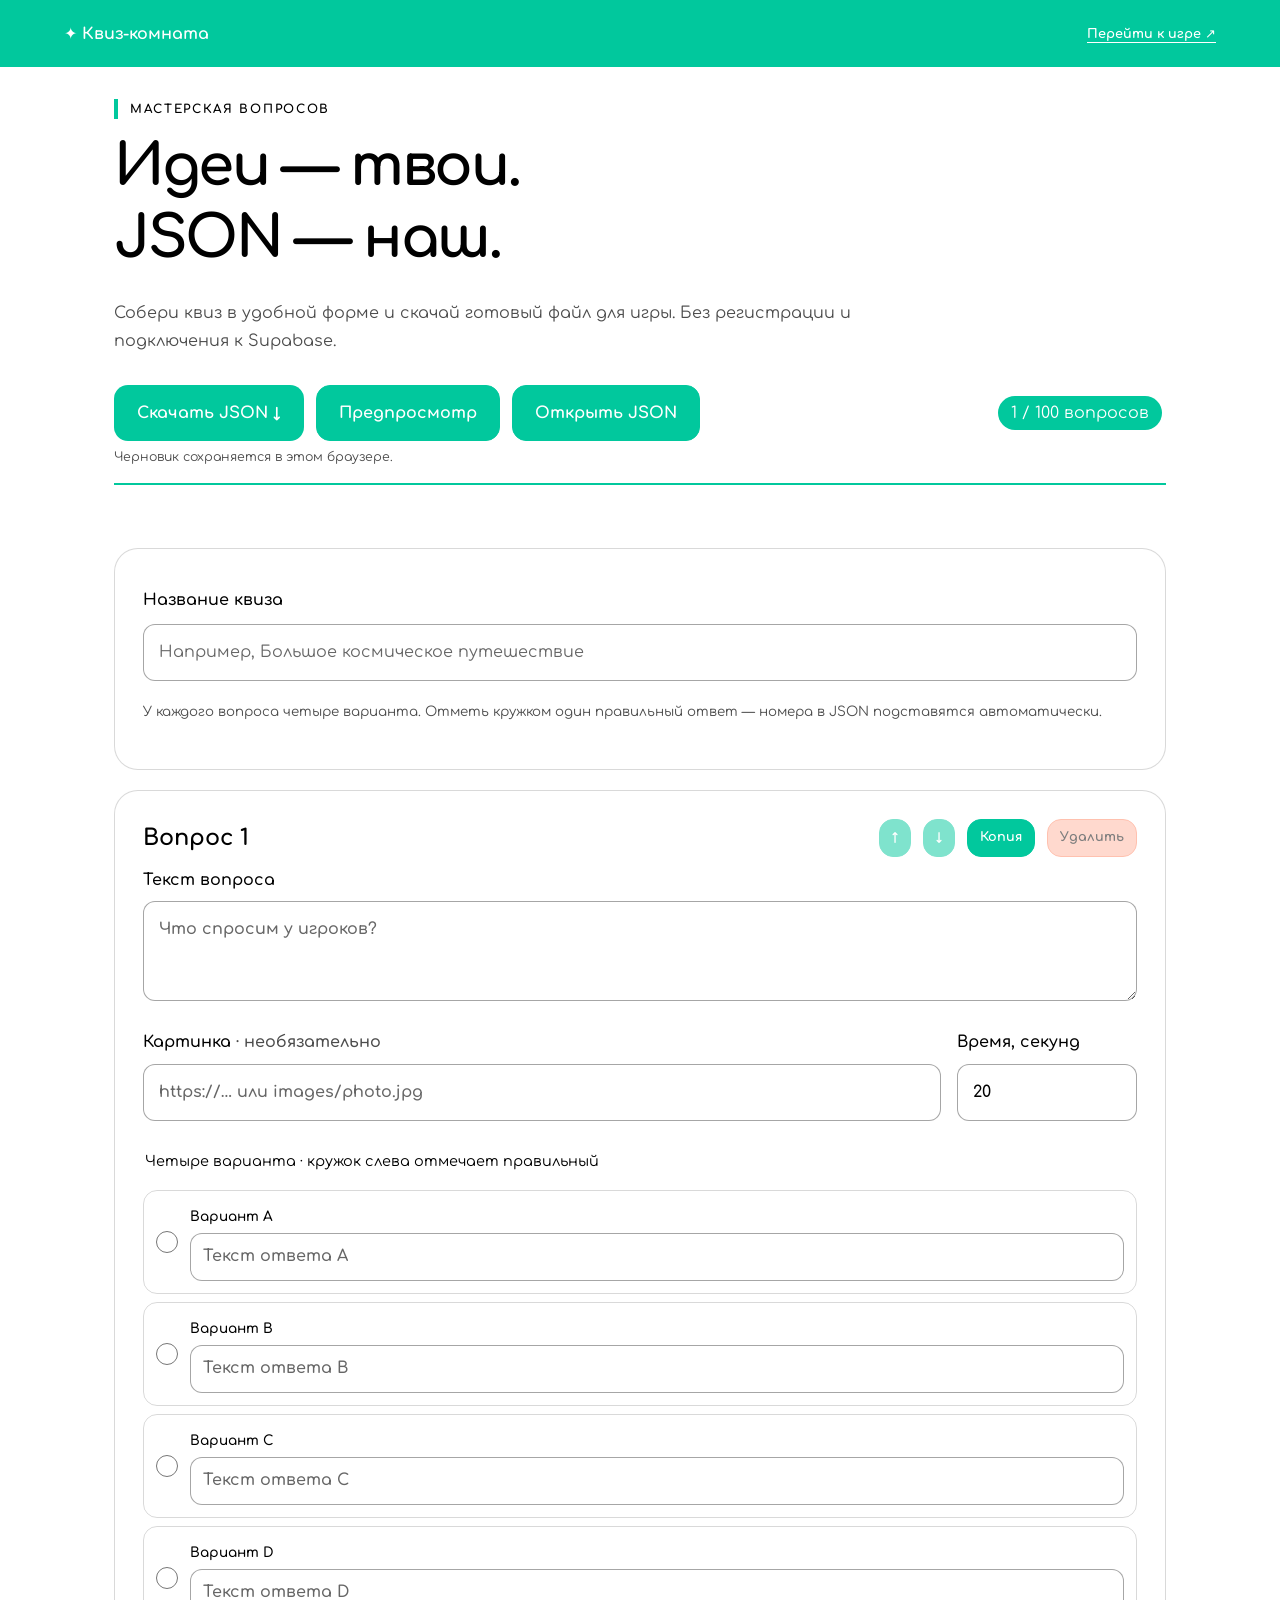
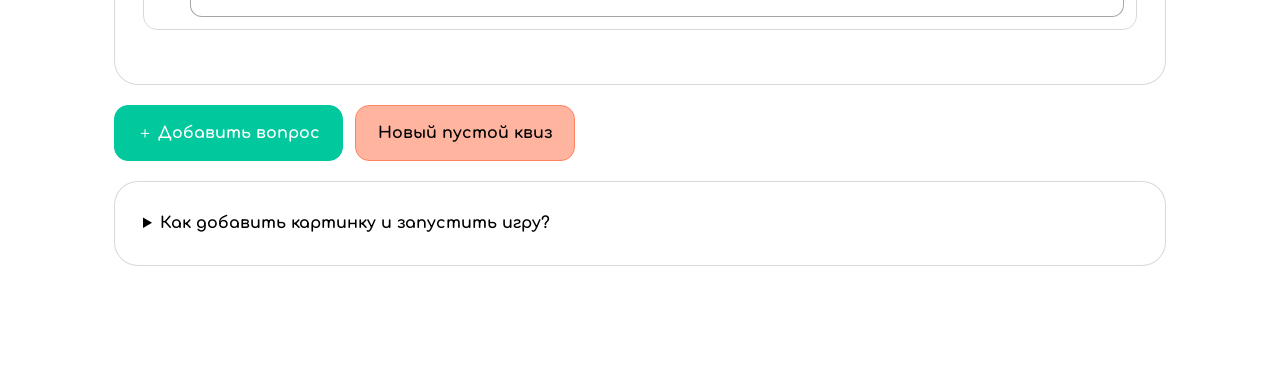
==== editor.html @ 55199175 "constructor" ====
<!doctype html>
<html lang="ru">
<head>
  <meta charset="utf-8">
  <meta name="viewport" content="width=device-width, initial-scale=1">
  <meta name="theme-color" content="#01c89d">
  <title>Конструктор квизов · Квиз-комната</title>
  <link rel="stylesheet" href="styles.css">
</head>
<body>
  <header><a href="./">✦ Квиз-комната</a><a class="header-link" href="./#create">Перейти к игре ↗</a></header>
  <main>
    <div class="editor-intro"><div class="eyebrow">Мастерская вопросов</div><h1>Идеи — твои.<br>JSON — наш.</h1>
      <p class="muted">Собери квиз в удобной форме и скачай готовый файл для игры. Без регистрации и подключения к Supabase.</p></div>
    <div class="editor-toolbar"><div class="row"><div class="row">
      <button type="submit" form="editor-form">Скачать JSON ↓</button>
      <button type="button" class="secondary" id="preview-toggle" aria-expanded="false" aria-controls="preview">Предпросмотр</button>
      <button type="button" class="secondary" id="import-button">Открыть JSON</button>
    </div><span class="pill" id="question-count">1 вопрос</span></div>
    <p class="muted" id="save-status" role="status">Черновик сохраняется в этом браузере.</p></div>
    <p id="editor-status" role="status" aria-live="polite"></p>
    <section id="preview" class="card preview-panel" aria-label="Предпросмотр квиза" hidden></section>
    <form id="editor-form">
      <div class="card"><label for="quiz-title">Название квиза</label><input id="quiz-title" name="title" maxlength="120" placeholder="Например, Большое космическое путешествие" required>
        <p class="muted"><small>У каждого вопроса четыре варианта. Отметь кружком один правильный ответ — номера в JSON подставятся автоматически.</small></p></div>
      <div id="questions"></div>
      <div class="row"><button type="button" id="add-question" class="secondary">＋ Добавить вопрос</button><button type="button" id="new-quiz" class="secondary danger">Новый пустой квиз</button></div>
    </form>
    <input type="file" id="import-file" accept=".json,application/json" hidden>
    <details class="card"><summary>Как добавить картинку и запустить игру?</summary>
      <p>Вставь прямую HTTPS-ссылку на картинку или путь вида <code>images/photo.jpg</code>. Во втором случае загрузи сам файл в папку images своего сайта. Картинка не встраивается в JSON.</p>
      <p>После скачивания открой «Перейти к игре», выбери полученный JSON и создай комнату. Собственные файлы с правильными ответами не загружай в публичный репозиторий GitHub.</p>
      <p class="muted">Черновик хранится только в этом браузере. Скачанный файл — твоя резервная копия. Смена браузера или очистка его данных удалит черновик. Для шрифта и внешних картинок нужен интернет.</p>
    </details>
  </main>
  <noscript>Для конструктора необходимо включить JavaScript.</noscript>
  <script type="module" src="editor.js"></script>
</body>
</html>
---- styles.css ----
@import url('https://fonts.googleapis.com/css2?family=Comfortaa:wght@400;500;600;700&display=swap');

:root {
  font-family: 'Comfortaa', 'Trebuchet MS', sans-serif;
  color: #000000;
  background: #ffffff;
  font-synthesis: none;
  color-scheme: light;
  --accent: #01c89d;
  --accent-dark: #00866a;
  --coral: #ff8562;
  --peach: #ffb49f;
  --muted: #000000b3;
  --border: #00000026;
}
* { box-sizing: border-box; }
body {
  margin: 0;
  min-height: 100vh;
  background: #ffffff;
}
header { max-width: none; margin: auto; padding: 24px max(24px, calc((100% - 1152px) / 2)); display: flex; justify-content: space-between; gap: 16px; align-items: center; background: var(--accent); color: #ffffff; }
header a { font-weight: 700; color: inherit; text-decoration: none; }
header .header-link { font-size: .8rem; color: #ffffff; text-decoration: underline; text-underline-offset: 4px; }
#connection { font-size: .8rem; color: #ffffff; }
main { max-width: 1100px; margin: 32px auto; padding: 0 24px 48px; }
h1 { font-size: clamp(2rem, 5vw, 3.6rem); line-height: 1.25; margin: 12px 0 24px; letter-spacing: -.04em; }
h2 { font-size: 1.4rem; line-height: 1.45; }
h3 { line-height: 1.5; }
p { line-height: 1.75; }
.muted { color: var(--muted); }
.eyebrow { text-transform: uppercase; letter-spacing: .14em; font-size: .75rem; line-height: 1.7; color: #000000; font-weight: 700; border-left: 4px solid var(--accent); padding-left: 12px; }
.center .eyebrow { display: inline-block; }
.card { border: 1px solid var(--border); border-radius: 24px; background: #ffffff; padding: 28px; margin: 20px 0; }
.narrow { max-width: 540px; margin: 40px auto; }
.grid { display: grid; grid-template-columns: 1fr 1fr; gap: 16px; }
.stack { display: flex; flex-direction: column; gap: 14px; }
.row { display: flex; gap: 12px; align-items: center; flex-wrap: wrap; }
button, .button {
  font: inherit; font-weight: 700; background: var(--accent);
  color: #ffffff; border: 1px solid transparent; border-radius: 14px; padding: 15px 22px; cursor: pointer;
  display: inline-block; text-decoration: none; text-align: center; touch-action: manipulation; line-height: 1.5;
  transition: box-shadow .2s ease, transform .2s ease;
}
button:hover, .button:hover { box-shadow: 0 0 12px #01c89d40, 0 8px 24px #01c89d40; transform: translateY(-1px); }
button:disabled:hover { box-shadow: none; transform: none; }
button:disabled { opacity: .5; cursor: default; }
.secondary { background: var(--accent); color: #ffffff; border: 1px solid var(--accent); }
input, textarea, select { font: inherit; width: 100%; padding: 15px; border-radius: 12px; border: 1px solid #00000059; background: #ffffff; color: #000000; min-width: 0; line-height: 1.6; }
textarea { resize: vertical; min-height: 100px; }
input::placeholder, textarea::placeholder { color: #00000099; opacity: 1; }
label { display: block; font-weight: 600; margin: 10px 0; line-height: 1.65; }
label input, label textarea { margin-top: 8px; }
input[type=file] { font-size: .85rem; }
.error { border: 2px solid #000000; background: var(--peach); color: #000000; padding: 14px; border-radius: 12px; white-space: pre-wrap; line-height: 1.7; }
.success { color: #000000; }
.success:not(:empty) { text-decoration: underline; text-decoration-color: var(--accent); text-decoration-thickness: 3px; text-underline-offset: 6px; }
.code { font-size: clamp(3rem, 9vw, 6rem); font-weight: 700; letter-spacing: .13em; font-variant-numeric: tabular-nums; }
.timer { font-size: 1.7rem; font-weight: 700; font-variant-numeric: tabular-nums; }
.progress { height: 8px; border-radius: 8px; background: #00000014; overflow: hidden; margin: 20px 0; }
.progress>div { background: var(--accent); height: 100%; transition: width .2s linear; }
.question-image { display: block; max-width: 100%; max-height: 36vh; object-fit: contain; margin: 18px auto; border-radius: 16px; }
.answer { display: flex; align-items: center; gap: 18px; padding: 22px; border: 1px solid #00000026; border-radius: 18px; color: #000000; text-align: left; min-height: 94px; overflow-wrap: anywhere; }
.answer b { font-size: 1.8rem; }
.answer-0 { background: var(--accent-dark); color: #ffffff; }
.answer-1 { background: var(--accent); color: #ffffff; }
.answer-2 { background: var(--coral); }
.answer-3 { background: var(--peach); }
.answer.correct { outline: 3px solid #000000; outline-offset: 4px; box-shadow: inset 0 0 0 3px #ffffff; }
.answer.wrong { opacity: .45; }
.phone-answers .answer { min-height: 145px; justify-content: center; }
.phone-answers .answer b { font-size: 3rem; }
.center { text-align: center; }
.big-symbol { font-size: 5rem; color: var(--accent); }
ol { padding: 0; list-style: none; }
.rank { display: flex; align-items: center; justify-content: space-between; gap: 16px; padding: 16px; border-bottom: 1px solid var(--border); }
.rank.self { background: var(--accent); color: #ffffff; border-radius: 10px; }
.rank:first-child { color: #ffffff; background: var(--accent-dark); border-radius: 10px; font-weight: 700; }
.rank span { overflow-wrap: anywhere; }
.pill { display: inline-block; padding: 8px 13px; margin: 4px; background: var(--accent); color: #ffffff; border-radius: 20px; }
.link { overflow-wrap: anywhere; font-size: .9rem; color: #000000; }
details { margin-top: 20px; }
summary { cursor: pointer; color: #000000; line-height: 1.7; font-weight: 700; }
summary::marker { color: #000000; }
small { line-height: 1.7; }
.qr { background: white; padding: 12px; border-radius: 16px; width: 200px; height: 200px; }
.setup code { overflow-wrap: anywhere; }
a { color: #000000; text-decoration-color: var(--accent); text-decoration-thickness: 2px; text-underline-offset: 4px; }
.text-link { text-align: center; padding: 10px; text-underline-offset: 5px; }
button:focus-visible, a:focus-visible, input:focus-visible, textarea:focus-visible, summary:focus-visible { outline: 3px solid #000000; outline-offset: 4px; }
[hidden] { display: none !important; }

/* Конструктор: тот же визуальный язык, без подключения к игровому серверу. */
.editor-intro { max-width: 740px; }
.editor-toolbar { position: sticky; top: 0; z-index: 5; padding: 14px 0; background: #ffffff; border-bottom: 2px solid var(--accent); }
.editor-toolbar .row { justify-content: space-between; }
.editor-toolbar p { margin: 6px 0 0; font-size: .78rem; }
.question-editor { scroll-margin-top: 180px; }
.question-heading { justify-content: space-between; }
.question-heading h2 { margin: 0; }
.compact { padding: 8px 12px; font-size: .8rem; }
.danger { color: #000000; background: var(--peach); border-color: var(--coral); }
.options-editor { border: 0; padding: 0; margin: 18px 0; min-width: 0; }
.options-editor legend { font-size: .9rem; line-height: 1.7; margin-bottom: 8px; }
.option-editor { display: flex; align-items: center; gap: 12px; border: 1px solid var(--border); padding: 12px; border-radius: 14px; margin: 8px 0; }
.option-editor:has(input[type=radio]:checked) { border: 1px solid var(--accent-dark); background: var(--accent); color: #ffffff; }
.option-editor:has(input[type=radio]:checked) .option-letter { color: #ffffff; }
.option-editor input[type=radio] { appearance: auto; width: 22px; height: 22px; accent-color: #000000; flex-shrink: 0; margin: 0; }
.option-editor label { margin: 0; flex: 1; min-width: 0; }
.option-letter { display: inline-block; color: #000000; font-size: .85rem; }
.option-editor input[type=text] { margin-top: 4px; padding: 10px 12px; }
.question-meta { grid-template-columns: minmax(0, 1fr) 180px; align-items: start; }
.editor-image { max-height: 200px; }
.preview-panel { border: 2px solid var(--accent); }
.preview-panel h2, .preview-panel h3 { overflow-wrap: anywhere; }
#editor-status { min-height: 1.7em; }
.editor-empty { padding: 24px; }
@media (max-width: 600px) {
  main { margin-top: 12px; padding: 0 16px 32px; }
  header { padding: 20px 16px; flex-wrap: wrap; }
  .card { padding: 20px; }
  .grid:not(.phone-answers) { grid-template-columns: 1fr; }
  .answer { min-height: 76px; padding: 16px; }
  .phone-answers { gap: 12px; }
  h1 { font-size: 2rem; }
  .editor-toolbar .row { gap: 8px; }
  .editor-toolbar button, .editor-toolbar .button { padding: 10px 12px; font-size: .8rem; }
  .question-heading { align-items: flex-start; }
  .question-heading .row { gap: 6px; }
  .question-editor { scroll-margin-top: 220px; }
  .rank { padding: 12px 4px; font-size: .85rem; }
}
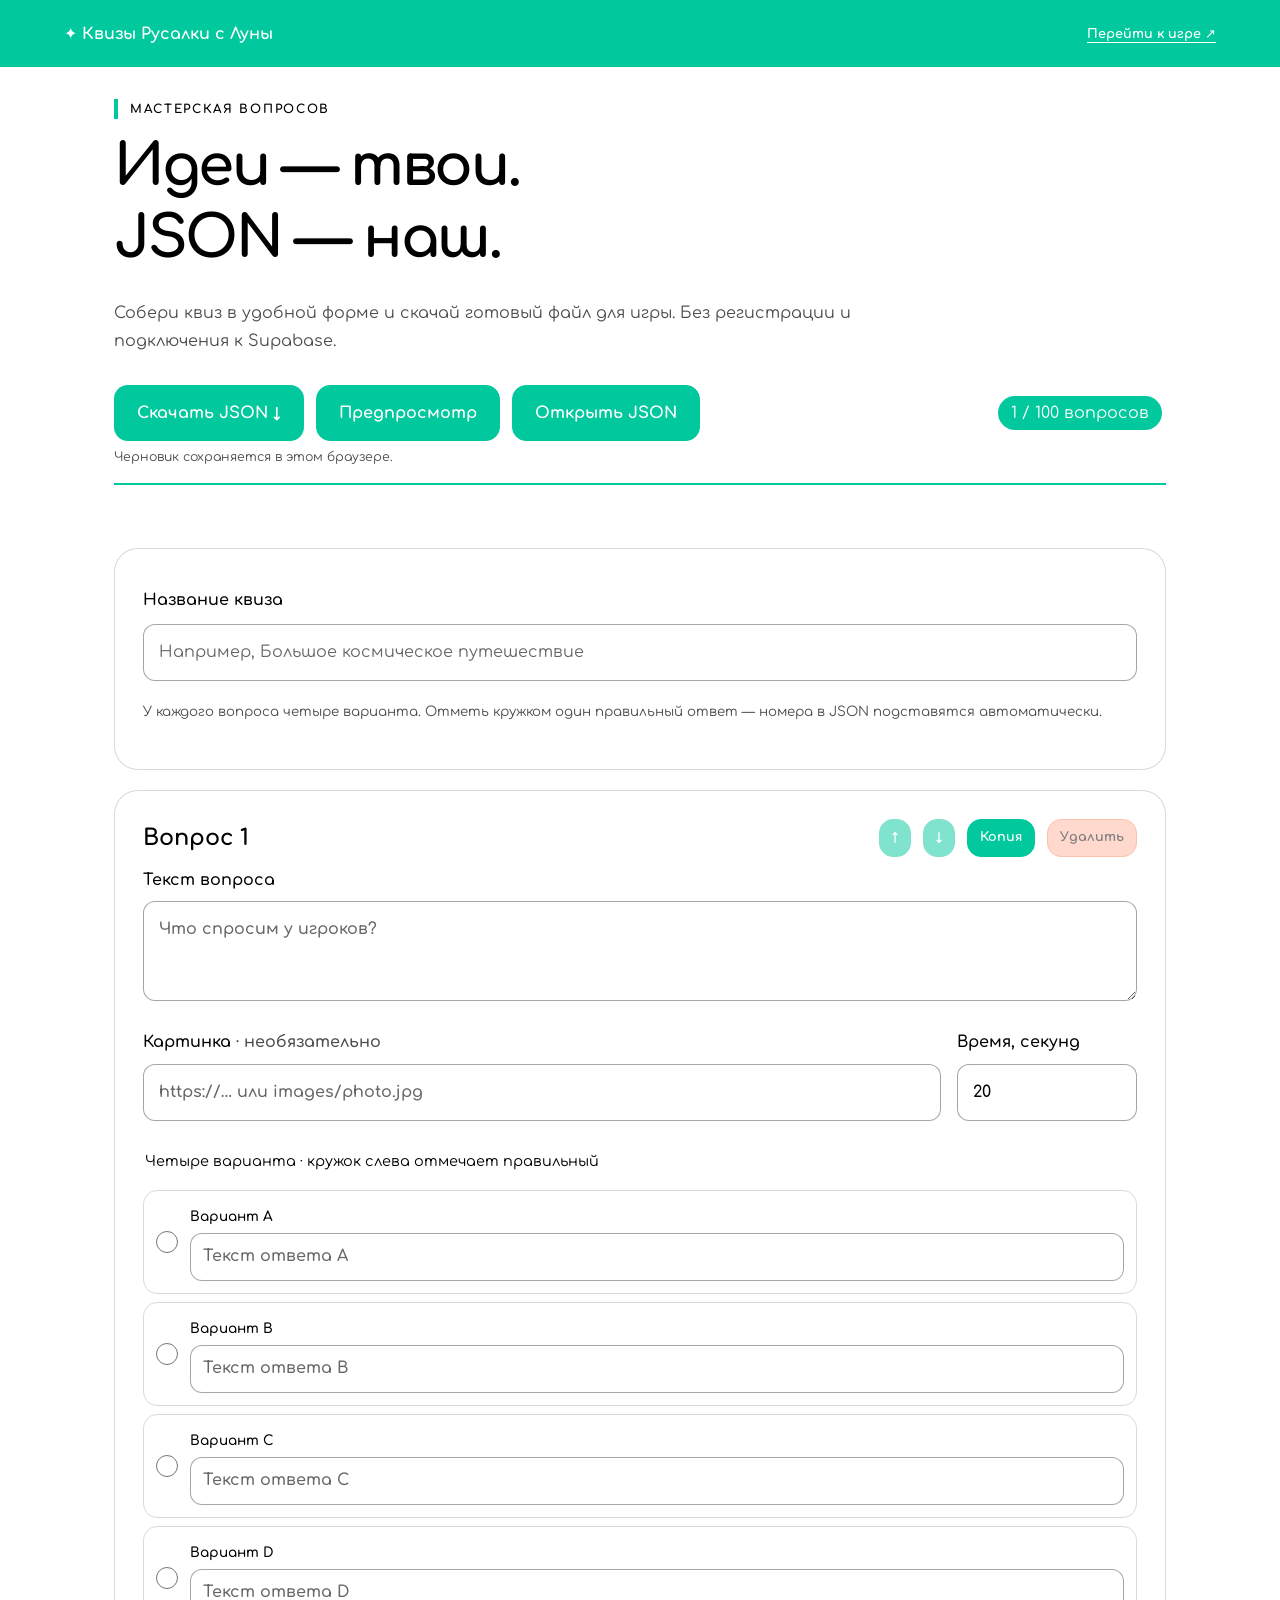
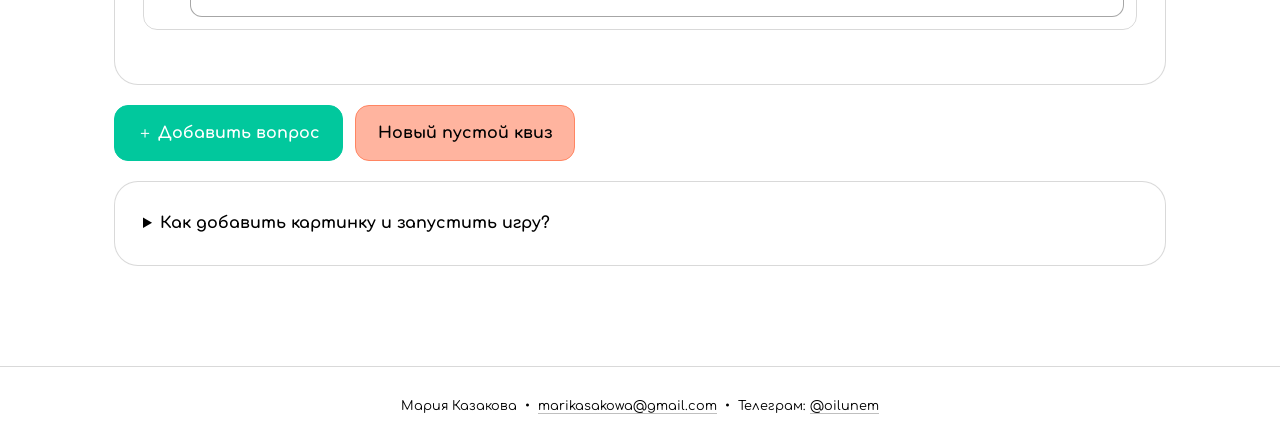
==== commit f02abb6e: "music" ====
--- a/editor.html
+++ b/editor.html
@@ -4,11 +4,11 @@
   <meta charset="utf-8">
   <meta name="viewport" content="width=device-width, initial-scale=1">
   <meta name="theme-color" content="#01c89d">
-  <title>Конструктор квизов · Квиз-комната</title>
+  <title>Конструктор квизов · Квизы Русалки с Луны</title>
   <link rel="stylesheet" href="styles.css">
 </head>
 <body>
-  <header><a href="./">✦ Квиз-комната</a><a class="header-link" href="./#create">Перейти к игре ↗</a></header>
+  <header><a href="./">✦ Квизы Русалки с Луны</a><a class="header-link" href="./#create">Перейти к игре ↗</a></header>
   <main>
     <div class="editor-intro"><div class="eyebrow">Мастерская вопросов</div><h1>Идеи — твои.<br>JSON — наш.</h1>
       <p class="muted">Собери квиз в удобной форме и скачай готовый файл для игры. Без регистрации и подключения к Supabase.</p></div>
@@ -33,7 +33,9 @@
       <p class="muted">Черновик хранится только в этом браузере. Скачанный файл — твоя резервная копия. Смена браузера или очистка его данных удалит черновик. Для шрифта и внешних картинок нужен интернет.</p>
     </details>
   </main>
+  <footer class="site-footer"><span>Мария Казакова</span><span aria-hidden="true">•</span><a href="mailto:marikasakowa@gmail.com">marikasakowa@gmail.com</a><span aria-hidden="true">•</span><span>Телеграм: <a href="https://t.me/oilunem" target="_blank" rel="noopener noreferrer">@oilunem</a></span></footer>
   <noscript>Для конструктора необходимо включить JavaScript.</noscript>
   <script type="module" src="editor.js"></script>
+  <script type="module" src="image-viewer.js"></script>
 </body>
 </html>
--- a/styles.css
+++ b/styles.css
@@ -17,13 +17,18 @@
 body {
   margin: 0;
   min-height: 100vh;
+  display: flex;
+  flex-direction: column;
   background: #ffffff;
 }
-header { max-width: none; margin: auto; padding: 24px max(24px, calc((100% - 1152px) / 2)); display: flex; justify-content: space-between; gap: 16px; align-items: center; background: var(--accent); color: #ffffff; }
+header { max-width: none; margin: 0; padding: 24px max(24px, calc((100% - 1152px) / 2)); display: flex; justify-content: space-between; gap: 16px; align-items: center; background: var(--accent); color: #ffffff; }
 header a { font-weight: 700; color: inherit; text-decoration: none; }
 header .header-link { font-size: .8rem; color: #ffffff; text-decoration: underline; text-underline-offset: 4px; }
 #connection { font-size: .8rem; color: #ffffff; }
-main { max-width: 1100px; margin: 32px auto; padding: 0 24px 48px; }
+main { width: 100%; max-width: 1100px; margin: 32px auto; padding: 0 24px 48px; }
+.site-footer { margin-top: auto; padding: 28px 24px; border-top: 1px solid var(--border); display: flex; justify-content: center; align-items: center; flex-wrap: wrap; gap: 8px; color: #000000; font-size: .8rem; line-height: 1.8; text-align: center; }
+.site-footer a { overflow-wrap: anywhere; text-decoration-thickness: 1px; text-decoration-color: #00000040; text-underline-offset: 3px; transition: text-decoration-color .2s ease; }
+.site-footer a:hover { text-decoration-color: var(--accent); }
 h1 { font-size: clamp(2rem, 5vw, 3.6rem); line-height: 1.25; margin: 12px 0 24px; letter-spacing: -.04em; }
 h2 { font-size: 1.4rem; line-height: 1.45; }
 h3 { line-height: 1.5; }
@@ -60,8 +65,9 @@
 .progress { height: 8px; border-radius: 8px; background: #00000014; overflow: hidden; margin: 20px 0; }
 .progress>div { background: var(--accent); height: 100%; transition: width .2s linear; }
 .question-image { display: block; max-width: 100%; max-height: 36vh; object-fit: contain; margin: 18px auto; border-radius: 16px; }
-.answer { display: flex; align-items: center; gap: 18px; padding: 22px; border: 1px solid #00000026; border-radius: 18px; color: #000000; text-align: left; min-height: 94px; overflow-wrap: anywhere; }
-.answer b { font-size: 1.8rem; }
+.answer { display: flex; align-items: center; gap: 18px; padding: 22px; border: 1px solid #00000026; border-radius: 18px; color: #000000; text-align: left; min-height: 94px; overflow-wrap: anywhere; font-size: clamp(1.25rem, 2.5vw, 1.9rem); line-height: 1.5; }
+.answer b { font-size: 1.8rem; flex-shrink: 0; }
+.answer span { min-width: 0; }
 .answer-0 { background: var(--accent-dark); color: #ffffff; }
 .answer-1 { background: var(--accent); color: #ffffff; }
 .answer-2 { background: var(--coral); }
@@ -113,8 +119,27 @@
 .editor-image { max-height: 200px; }
 .preview-panel { border: 2px solid var(--accent); }
 .preview-panel h2, .preview-panel h3 { overflow-wrap: anywhere; }
+.preview-panel .answer.correct { outline: none; box-shadow: none; }
+.answer-copy { display: flex; flex-direction: column; align-items: flex-start; gap: 10px; }
+.correct-label { display: inline-block; padding: 6px 10px; border-radius: 10px; background: #ffffff66; color: inherit; font-size: .8rem; font-weight: 700; line-height: 1.5; }
 #editor-status { min-height: 1.7em; }
 .editor-empty { padding: 24px; }
+.question-image { cursor: zoom-in; }
+.question-image:focus-visible { outline: 3px solid var(--accent-dark); outline-offset: 4px; }
+.image-viewer { width: 100vw; max-width: none; height: 100dvh; max-height: none; margin: 0; padding: 64px 24px 24px; border: 0; background: #000000ed; color: #ffffff; }
+.image-viewer[open] { display: flex; flex-direction: column; align-items: center; justify-content: center; gap: 16px; }
+.image-viewer::backdrop { background: #000000cc; }
+.image-viewer img { max-width: 100%; max-height: calc(100dvh - 180px); object-fit: contain; min-height: 0; }
+.image-viewer p { font-size: .8rem; text-align: center; margin: 0; pointer-events: none; }
+.image-viewer-close { position: absolute; right: 20px; top: 16px; }
+.game-media { width: calc(100% - 48px); max-width: 1052px; margin: 20px auto 0; padding: 16px; border: 1px solid var(--border); border-radius: 16px; }
+.game-media p { margin: 8px 0 0; font-size: .75rem; }
+.volume-control { display: flex; align-items: center; gap: 12px; margin: 0; font-size: .8rem; }
+.volume-control input { width: 140px; padding: 0; margin: 0; accent-color: var(--accent-dark); }
+.celebration { position: fixed; inset: 0; width: 100%; height: 100%; z-index: 20; pointer-events: none; }
+@media (prefers-reduced-motion: reduce) {
+  *, *::before, *::after { scroll-behavior: auto !important; transition: none !important; }
+}
 @media (max-width: 600px) {
   main { margin-top: 12px; padding: 0 16px 32px; }
   header { padding: 20px 16px; flex-wrap: wrap; }
